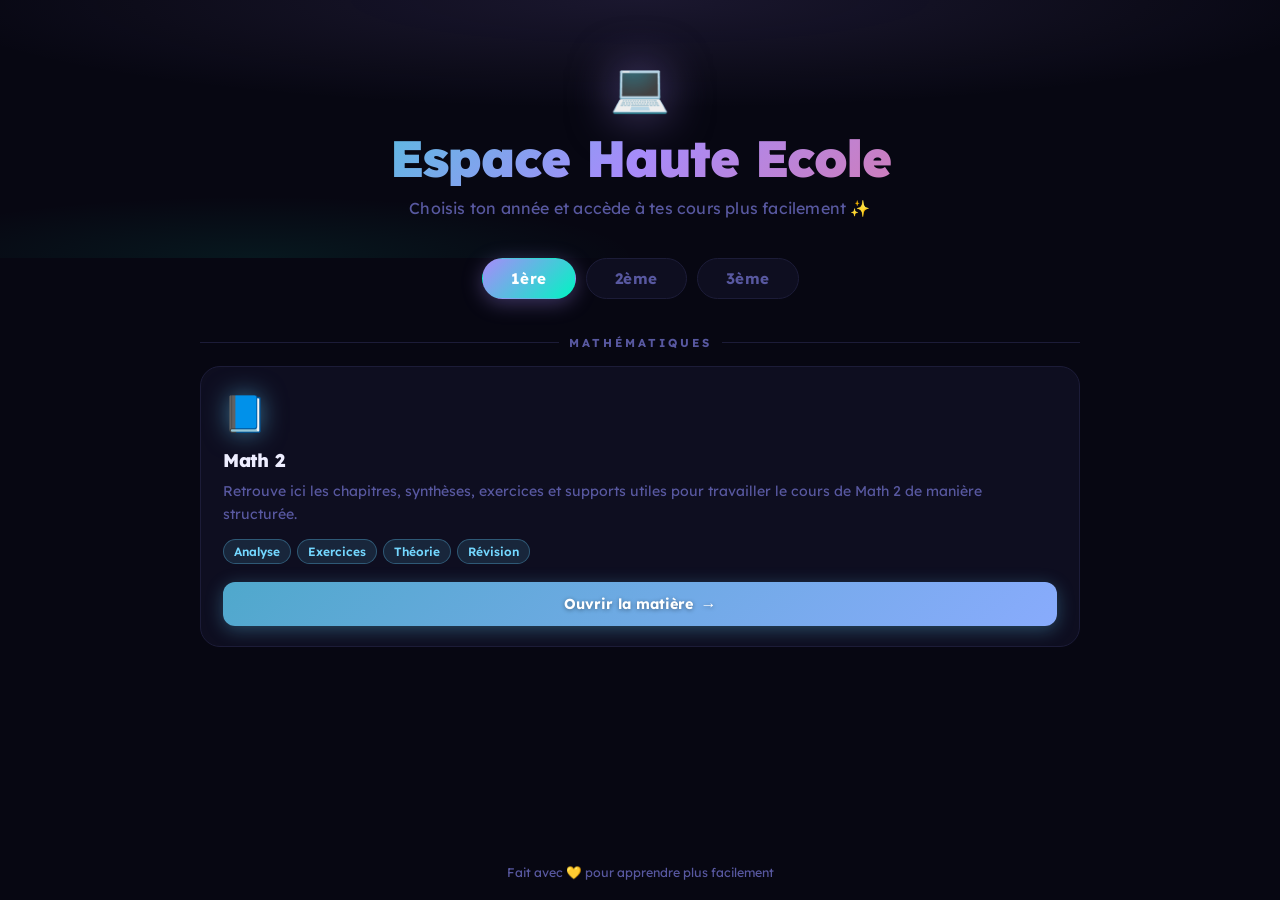
==== index.html @ 22ee4a93 "push" ====
﻿<!doctype html>
<html lang="fr">
  <head>
    <meta charset="UTF-8" />
    <meta name="viewport" content="width=device-width, initial-scale=1.0" />
    <title>Espace Cours</title>

    <style>
      @import url("https://fonts.googleapis.com/css2?family=Lexend:wght@300;400;500;700;900&display=swap");

      :root {
        --bg: #070712;
        --card-bg: #0e0e20;
        --border: #1c1c38;

        --green: #00f5c3;
        --red: #ff6b6b;
        --yellow: #ffd93d;
        --purple: #a78bfa;

        --text: #eeeeff;
        --muted: #5858a0;
      }

      * {
        box-sizing: border-box;
        margin: 0;
        padding: 0;
      }

      body {
        background: var(--bg);
        color: var(--text);
        font-family: "Lexend", sans-serif;
        min-height: 100vh;
        display: flex;
        flex-direction: column;
      }

      /* ─── HERO ─────────────────────────────────── */
      .hero {
        text-align: center;
        padding: 56px 24px 40px;
        position: relative;
        overflow: hidden;
      }
      .hero::before {
        content: "";
        position: absolute;
        inset: 0;
        background:
          radial-gradient(
            ellipse 80% 60% at 50% 0%,
            rgba(167, 139, 250, 0.12) 0%,
            transparent 70%
          ),
          radial-gradient(
            ellipse 50% 40% at 20% 100%,
            rgba(0, 245, 195, 0.07) 0%,
            transparent 60%
          );
        pointer-events: none;
      }

      .hero-emoji {
        font-size: 3rem;
        display: block;
        margin-bottom: 14px;
        filter: drop-shadow(0 0 24px rgba(167, 139, 250, 0.5));
      }

      .hero h1 {
        font-size: clamp(2rem, 5vw, 3.2rem);
        font-weight: 900;
        letter-spacing: -1.5px;
        line-height: 1.1;
        background: linear-gradient(
          135deg,
          var(--green) 0%,
          var(--purple) 50%,
          var(--red) 100%
        );
        -webkit-background-clip: text;
        -webkit-text-fill-color: transparent;
        background-clip: text;
        position: relative;
      }

      .hero-sub {
        margin-top: 12px;
        color: var(--muted);
        font-size: 1rem;
        font-weight: 400;
        letter-spacing: 0.2px;
      }

      /* ─── GRID ──────────────────────────────────── */
      .wrap {
        max-width: 920px;
        margin: 0 auto;
        padding: 0 20px 60px;
        width: 100%;
      }

      .section-label {
        text-align: center;
        font-size: 0.72rem;
        font-weight: 700;
        letter-spacing: 3px;
        text-transform: uppercase;
        color: var(--muted);
        margin-bottom: 24px;
      }

      .modules {
        display: grid;
        grid-template-columns: repeat(auto-fit, minmax(260px, 1fr));
        gap: 16px;
      }

      /* ─── MODULE CARD ────────────────────────────── */
      .module {
        background: var(--card-bg);
        border: 1px solid var(--border);
        border-radius: 20px;
        padding: 24px 22px 20px;
        position: relative;
        overflow: hidden;
        transition:
          transform 0.2s ease,
          box-shadow 0.2s ease,
          border-color 0.2s ease;
        cursor: default;
      }

      .module::before {
        content: "";
        position: absolute;
        inset: 0;
        opacity: 0;
        transition: opacity 0.25s;
        border-radius: inherit;
      }

      .module:hover {
        transform: translateY(-4px);
        box-shadow: 0 16px 40px rgba(0, 0, 0, 0.5);
      }

      .m-devops {
        --c: var(--green);
      }
      .m-math2 {
        --c: #63d2ff;
      }

      .module:hover {
        border-color: color-mix(in srgb, var(--c) 60%, transparent);
      }
      .module::before {
        background: radial-gradient(
          ellipse at 0% 0%,
          color-mix(in srgb, var(--c) 15%, transparent) 0%,
          transparent 60%
        );
      }
      .module:hover::before {
        opacity: 1;
      }

      .module-icon {
        font-size: 2.2rem;
        margin-bottom: 14px;
        display: block;
        position: relative;
        z-index: 1;
        filter: drop-shadow(
          0 0 12px color-mix(in srgb, var(--c) 50%, transparent)
        );
      }

      .module h2 {
        font-size: 1.15rem;
        font-weight: 800;
        letter-spacing: -0.3px;
        margin-bottom: 8px;
        position: relative;
        z-index: 1;
      }

      .module p {
        color: var(--muted);
        font-size: 0.88rem;
        line-height: 1.6;
        position: relative;
        z-index: 1;
      }

      .tag-row {
        display: flex;
        flex-wrap: wrap;
        gap: 6px;
        margin: 14px 0 18px;
        position: relative;
        z-index: 1;
      }

      .tag {
        background: color-mix(in srgb, var(--c) 12%, transparent);
        border: 1px solid color-mix(in srgb, var(--c) 30%, transparent);
        color: color-mix(in srgb, var(--c) 90%, white);
        border-radius: 999px;
        font-size: 0.75rem;
        font-weight: 600;
        padding: 4px 10px;
        white-space: nowrap;
      }

      .btn-open {
        display: flex;
        align-items: center;
        gap: 8px;
        width: 100%;
        padding: 12px 16px;
        border-radius: 12px;
        border: none;
        background: linear-gradient(
          135deg,
          color-mix(in srgb, var(--c) 80%, black),
          color-mix(in srgb, var(--c) 45%, var(--purple))
        );
        color: #fff;
        font-family: "Lexend", sans-serif;
        font-size: 0.9rem;
        font-weight: 700;
        cursor: pointer;
        transition:
          filter 0.18s ease,
          transform 0.18s ease;
        position: relative;
        z-index: 1;
        text-shadow: 0 1px 4px rgba(0, 0, 0, 0.4);
        box-shadow: 0 4px 18px color-mix(in srgb, var(--c) 30%, transparent);
        justify-content: center;
      }
      .btn-open:hover {
        filter: brightness(1.12);
        transform: scale(1.02);
      }
      .btn-open .arrow {
        font-size: 1rem;
        transition: transform 0.18s;
      }
      .btn-open:hover .arrow {
        transform: translateX(4px);
      }

      .m-coming .btn-open {
        background: rgba(255, 255, 255, 0.05);
        box-shadow: none;
        cursor: not-allowed;
        color: var(--muted);
        text-shadow: none;
        border: 1px solid var(--border);
      }
      .m-coming .btn-open:hover {
        filter: none;
        transform: none;
      }

      /* ─── YEAR TABS ──────────────────────────────── */
      .year-tabs {
        display: flex;
        justify-content: center;
        gap: 10px;
        margin-bottom: 36px;
        flex-wrap: wrap;
      }

      .year-tab {
        background: var(--card-bg);
        border: 1.5px solid var(--border);
        color: var(--muted);
        font-family: "Lexend", sans-serif;
        font-size: 0.95rem;
        font-weight: 700;
        padding: 10px 28px;
        border-radius: 999px;
        cursor: pointer;
        transition: all 0.2s ease;
        letter-spacing: 0.5px;
      }

      .year-tab:hover {
        border-color: var(--purple);
        color: var(--purple);
      }

      .year-tab.active {
        background: linear-gradient(135deg, var(--purple), var(--green));
        border-color: transparent;
        color: #fff;
        box-shadow: 0 4px 20px rgba(167, 139, 250, 0.35);
      }

      /* ─── YEAR PANELS ───────────────────────────── */
      .year-panel {
        display: none;
      }
      .year-panel.active {
        display: block;
      }

      /* ─── SUBJECT HEADING ───────────────────────── */
      .subject-heading {
        display: flex;
        align-items: center;
        gap: 10px;
        margin: 0 0 16px;
        font-size: 0.72rem;
        font-weight: 700;
        letter-spacing: 3px;
        text-transform: uppercase;
        color: var(--muted);
      }
      .subject-heading::before,
      .subject-heading::after {
        content: "";
        flex: 1;
        height: 1px;
        background: var(--border);
      }

      /* ─── EMPTY STATE ─────────────────────────────── */
      .empty-state {
        text-align: center;
        padding: 64px 24px;
        border: 1.5px dashed var(--border);
        border-radius: 20px;
        color: var(--muted);
      }
      .empty-state .empty-dots {
        font-size: 2.4rem;
        letter-spacing: 6px;
        display: block;
        margin-bottom: 16px;
        opacity: 0.4;
      }
      .empty-state p {
        font-size: 0.92rem;
        font-weight: 500;
        opacity: 0.5;
      }

      /* ─── FOOTER ────────────────────────────────── */
      footer {
        margin-top: auto;
        text-align: center;
        padding: 20px;
        color: var(--muted);
        font-size: 0.78rem;
      }
    </style>
  </head>

  <body>
    <div class="hero">
      <span class="hero-emoji">💻</span>
      <h1>Espace Haute Ecole</h1>
      <p class="hero-sub">Choisis ton année et accède à tes cours plus facilement ✨</p>
    </div>

    <div class="wrap">
      <!-- ── YEAR SELECTOR ── -->
      <div class="year-tabs">
        <button class="year-tab active" onclick="switchYear('1ere', this)">
          1&egrave;re
        </button>
        <button class="year-tab" onclick="switchYear('2eme', this)">
          2&egrave;me
        </button>
        <button class="year-tab" onclick="switchYear('3eme', this)">
          3&egrave;me
        </button>
      </div>

      <!-- 1ERE PANEL -->
      <div class="year-panel active" id="panel-1ere">
        <p class="subject-heading">Mathématiques</p>
        <div class="modules">
          <div class="module m-math2">
            <span class="module-icon">📘</span>
            <h2>Math 2</h2>
            <p>
              Retrouve ici les chapitres, synthèses, exercices et supports
              utiles pour travailler le cours de Math 2 de manière structurée.
            </p>
            <div class="tag-row">
              <span class="tag">Analyse</span>
              <span class="tag">Exercices</span>
              <span class="tag">Th&eacute;orie</span>
              <span class="tag">R&eacute;vision</span>
            </div>
            <button class="btn-open" onclick="location.href = '#'">
              Ouvrir la mati&egrave;re <span class="arrow">&rarr;</span>
            </button>
          </div>
        </div>
      </div>

      <!-- 2EME PANEL -->
      <div class="year-panel" id="panel-2eme">
        <p class="subject-heading">Informatique</p>
        <div class="modules">
          <div class="module m-devops">
            <span class="module-icon">⚙️</span>
            <h2>DevOps</h2>
            <p>
              Retrouve ici les notions essentielles de Docker, Docker Compose
              et Nginx avec des supports interactifs et visuels.
            </p>
            <div class="tag-row">
              <span class="tag">Linux</span>
              <span class="tag">Docker</span>
              <span class="tag">Compose</span>
              <span class="tag">Nginx</span>
            </div>
            <button
              class="btn-open"
              onclick="location.href = 'devops/devops.html'"
            >
              Ouvrir la mati&egrave;re <span class="arrow">&rarr;</span>
            </button>
          </div>
        </div>
      </div>

      <!-- 3EME PANEL -->
      <div class="year-panel" id="panel-3eme">
        <div class="empty-state">
          <span class="empty-dots">. . .</span>
          <p>
            Ta page de 3&egrave;me ann&eacute;e est pr&ecirc;te &agrave; recevoir
            tes futures mati&egrave;res 🙂
          </p>
        </div>
      </div>
    </div>
    <footer>Fait avec 💛 pour apprendre plus facilement</footer>

    <script>
      function switchYear(year, btn) {
        // Hide all panels
        document
          .querySelectorAll(".year-panel")
          .forEach((p) => p.classList.remove("active"));
        // Deactivate all tabs
        document
          .querySelectorAll(".year-tab")
          .forEach((t) => t.classList.remove("active"));
        // Show selected panel & activate tab
        document.getElementById("panel-" + year).classList.add("active");
        btn.classList.add("active");
      }
    </script>
  </body>
</html>
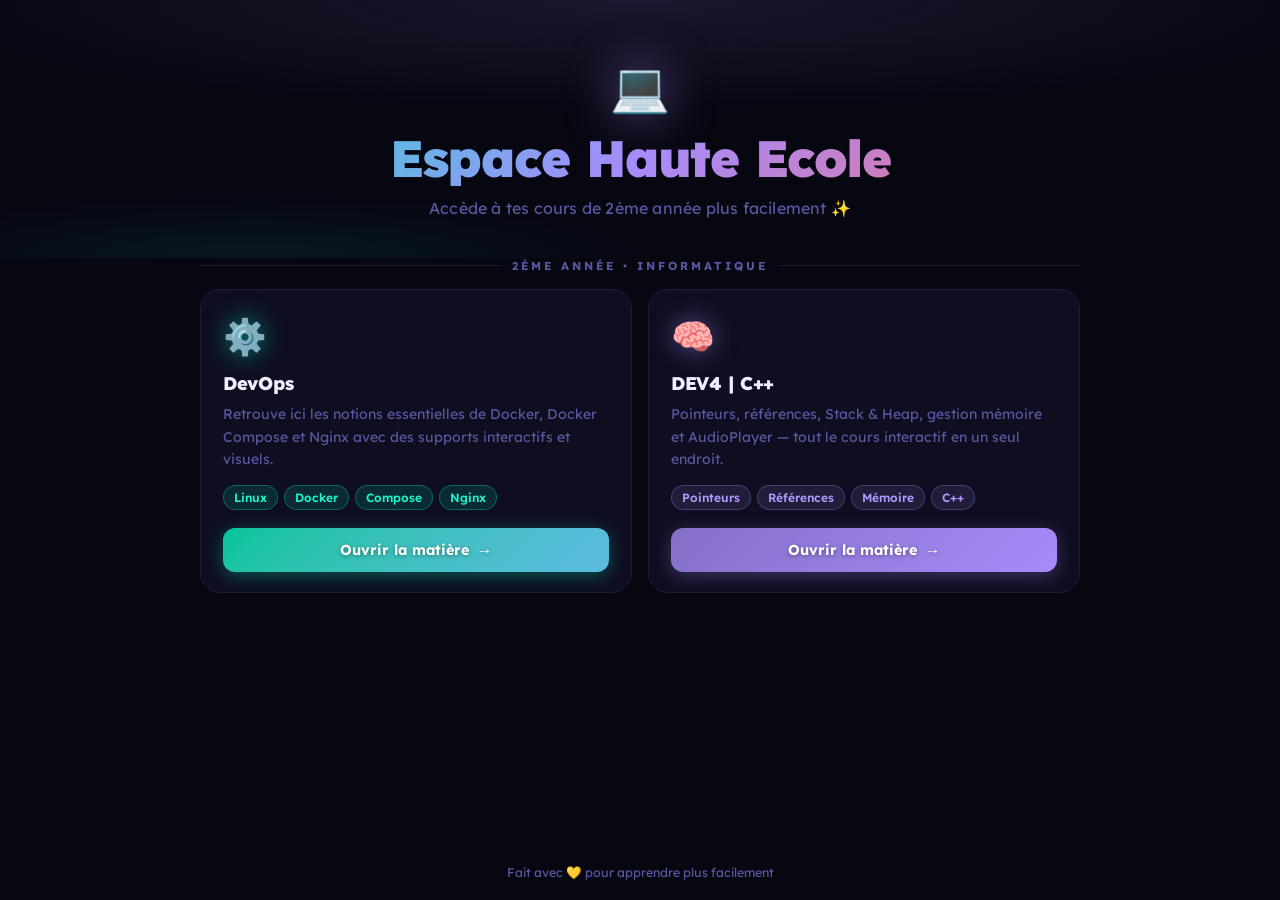
==== commit a1382df2: "push" ====
--- a/index.html
+++ b/index.html
@@ -150,10 +150,9 @@
       .m-devops {
         --c: var(--green);
       }
-      .m-math2 {
-        --c: #63d2ff;
-      }
-
+      .m-cpp {
+        --c: var(--purple);
+      }
       .module:hover {
         border-color: color-mix(in srgb, var(--c) 60%, transparent);
       }
@@ -268,49 +267,6 @@
         transform: none;
       }
 
-      /* ─── YEAR TABS ──────────────────────────────── */
-      .year-tabs {
-        display: flex;
-        justify-content: center;
-        gap: 10px;
-        margin-bottom: 36px;
-        flex-wrap: wrap;
-      }
-
-      .year-tab {
-        background: var(--card-bg);
-        border: 1.5px solid var(--border);
-        color: var(--muted);
-        font-family: "Lexend", sans-serif;
-        font-size: 0.95rem;
-        font-weight: 700;
-        padding: 10px 28px;
-        border-radius: 999px;
-        cursor: pointer;
-        transition: all 0.2s ease;
-        letter-spacing: 0.5px;
-      }
-
-      .year-tab:hover {
-        border-color: var(--purple);
-        color: var(--purple);
-      }
-
-      .year-tab.active {
-        background: linear-gradient(135deg, var(--purple), var(--green));
-        border-color: transparent;
-        color: #fff;
-        box-shadow: 0 4px 20px rgba(167, 139, 250, 0.35);
-      }
-
-      /* ─── YEAR PANELS ───────────────────────────── */
-      .year-panel {
-        display: none;
-      }
-      .year-panel.active {
-        display: block;
-      }
-
       /* ─── SUBJECT HEADING ───────────────────────── */
       .subject-heading {
         display: flex;
@@ -331,27 +287,6 @@
         background: var(--border);
       }
 
-      /* ─── EMPTY STATE ─────────────────────────────── */
-      .empty-state {
-        text-align: center;
-        padding: 64px 24px;
-        border: 1.5px dashed var(--border);
-        border-radius: 20px;
-        color: var(--muted);
-      }
-      .empty-state .empty-dots {
-        font-size: 2.4rem;
-        letter-spacing: 6px;
-        display: block;
-        margin-bottom: 16px;
-        opacity: 0.4;
-      }
-      .empty-state p {
-        font-size: 0.92rem;
-        font-weight: 500;
-        opacity: 0.5;
-      }
-
       /* ─── FOOTER ────────────────────────────────── */
       footer {
         margin-top: auto;
@@ -367,101 +302,58 @@
     <div class="hero">
       <span class="hero-emoji">💻</span>
       <h1>Espace Haute Ecole</h1>
-      <p class="hero-sub">Choisis ton année et accède à tes cours plus facilement ✨</p>
+      <p class="hero-sub">
+        Acc&egrave;de &agrave; tes cours de 2&egrave;me ann&eacute;e plus
+        facilement ✨
+      </p>
     </div>
 
     <div class="wrap">
-      <!-- ── YEAR SELECTOR ── -->
-      <div class="year-tabs">
-        <button class="year-tab active" onclick="switchYear('1ere', this)">
-          1&egrave;re
-        </button>
-        <button class="year-tab" onclick="switchYear('2eme', this)">
-          2&egrave;me
-        </button>
-        <button class="year-tab" onclick="switchYear('3eme', this)">
-          3&egrave;me
-        </button>
-      </div>
-
-      <!-- 1ERE PANEL -->
-      <div class="year-panel active" id="panel-1ere">
-        <p class="subject-heading">Mathématiques</p>
-        <div class="modules">
-          <div class="module m-math2">
-            <span class="module-icon">📘</span>
-            <h2>Math 2</h2>
-            <p>
-              Retrouve ici les chapitres, synthèses, exercices et supports
-              utiles pour travailler le cours de Math 2 de manière structurée.
-            </p>
-            <div class="tag-row">
-              <span class="tag">Analyse</span>
-              <span class="tag">Exercices</span>
-              <span class="tag">Th&eacute;orie</span>
-              <span class="tag">R&eacute;vision</span>
-            </div>
-            <button class="btn-open" onclick="location.href = '#'">
-              Ouvrir la mati&egrave;re <span class="arrow">&rarr;</span>
-            </button>
+      <p class="subject-heading">
+        2&egrave;me ann&eacute;e &bull; Informatique
+      </p>
+      <div class="modules">
+        <div class="module m-devops">
+          <span class="module-icon">⚙️</span>
+          <h2>DevOps</h2>
+          <p>
+            Retrouve ici les notions essentielles de Docker, Docker Compose et
+            Nginx avec des supports interactifs et visuels.
+          </p>
+          <div class="tag-row">
+            <span class="tag">Linux</span>
+            <span class="tag">Docker</span>
+            <span class="tag">Compose</span>
+            <span class="tag">Nginx</span>
           </div>
+          <button
+            class="btn-open"
+            onclick="location.href = 'devops/devops.html'"
+          >
+            Ouvrir la mati&egrave;re <span class="arrow">&rarr;</span>
+          </button>
         </div>
-      </div>
-
-      <!-- 2EME PANEL -->
-      <div class="year-panel" id="panel-2eme">
-        <p class="subject-heading">Informatique</p>
-        <div class="modules">
-          <div class="module m-devops">
-            <span class="module-icon">⚙️</span>
-            <h2>DevOps</h2>
-            <p>
-              Retrouve ici les notions essentielles de Docker, Docker Compose
-              et Nginx avec des supports interactifs et visuels.
-            </p>
-            <div class="tag-row">
-              <span class="tag">Linux</span>
-              <span class="tag">Docker</span>
-              <span class="tag">Compose</span>
-              <span class="tag">Nginx</span>
-            </div>
-            <button
-              class="btn-open"
-              onclick="location.href = 'devops/devops.html'"
-            >
-              Ouvrir la mati&egrave;re <span class="arrow">&rarr;</span>
-            </button>
+
+        <div class="module m-cpp">
+          <span class="module-icon">🧠</span>
+          <h2>DEV4 | C++</h2>
+          <p>
+            Pointeurs, r&eacute;f&eacute;rences, Stack &amp; Heap, gestion
+            m&eacute;moire et AudioPlayer &mdash; tout le cours interactif en un
+            seul endroit.
+          </p>
+          <div class="tag-row">
+            <span class="tag">Pointeurs</span>
+            <span class="tag">R&eacute;f&eacute;rences</span>
+            <span class="tag">M&eacute;moire</span>
+            <span class="tag">C++</span>
           </div>
-        </div>
-      </div>
-
-      <!-- 3EME PANEL -->
-      <div class="year-panel" id="panel-3eme">
-        <div class="empty-state">
-          <span class="empty-dots">. . .</span>
-          <p>
-            Ta page de 3&egrave;me ann&eacute;e est pr&ecirc;te &agrave; recevoir
-            tes futures mati&egrave;res 🙂
-          </p>
+          <button class="btn-open" onclick="location.href = 'dev4/dev4.html'">
+            Ouvrir la mati&egrave;re <span class="arrow">&rarr;</span>
+          </button>
         </div>
       </div>
     </div>
     <footer>Fait avec 💛 pour apprendre plus facilement</footer>
-
-    <script>
-      function switchYear(year, btn) {
-        // Hide all panels
-        document
-          .querySelectorAll(".year-panel")
-          .forEach((p) => p.classList.remove("active"));
-        // Deactivate all tabs
-        document
-          .querySelectorAll(".year-tab")
-          .forEach((t) => t.classList.remove("active"));
-        // Show selected panel & activate tab
-        document.getElementById("panel-" + year).classList.add("active");
-        btn.classList.add("active");
-      }
-    </script>
   </body>
 </html>
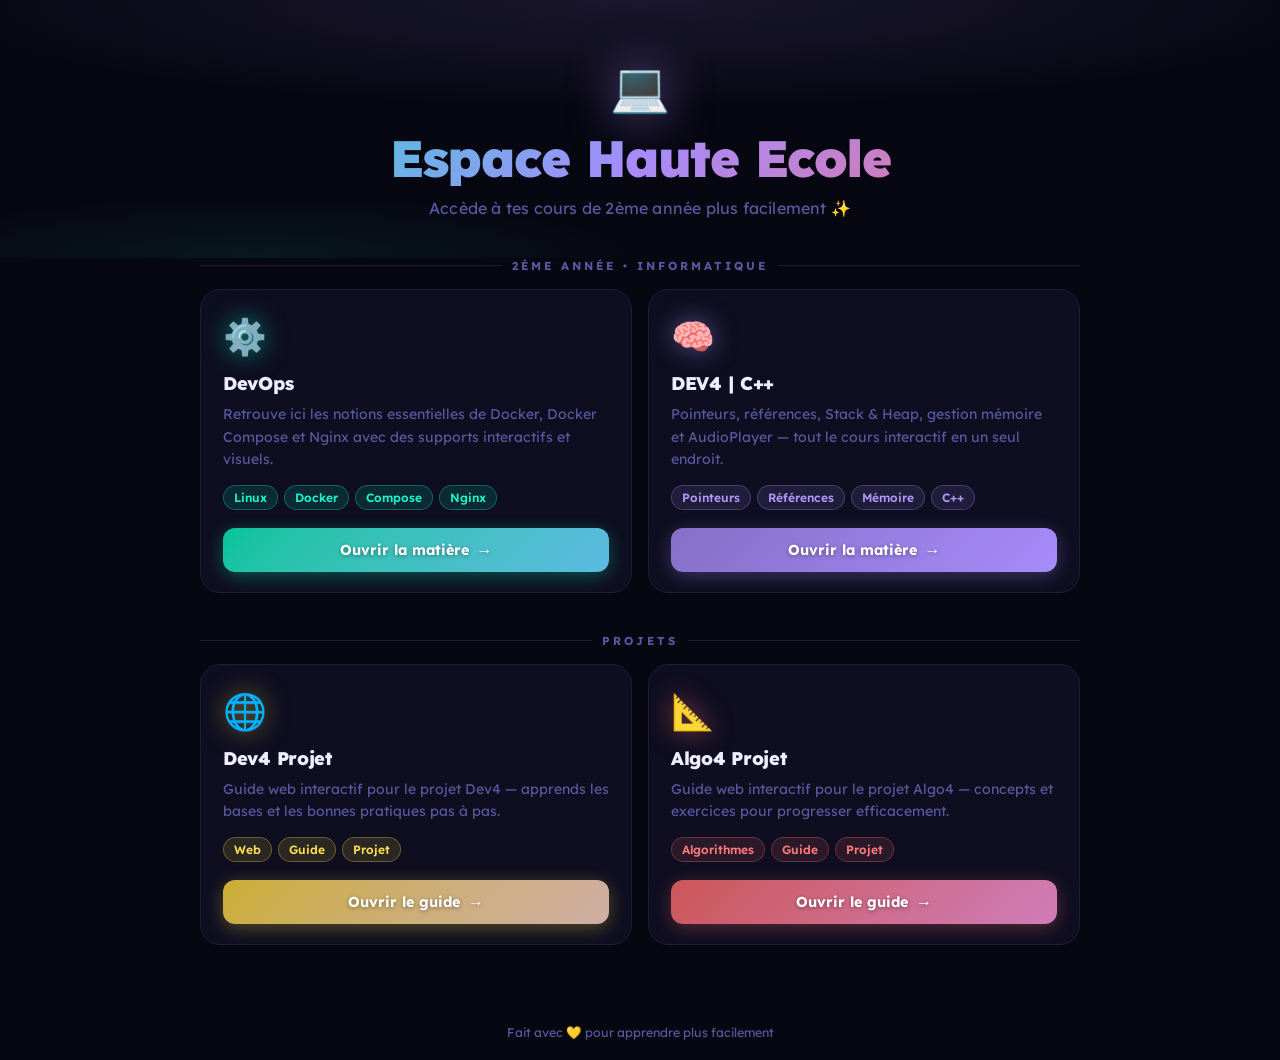
==== commit 41572dd3: "vopvnjorv" ====
--- a/index.html
+++ b/index.html
@@ -152,6 +152,12 @@
       }
       .m-cpp {
         --c: var(--purple);
+      }
+      .m-dev4-projet {
+        --c: var(--yellow);
+      }
+      .m-algo4-projet {
+        --c: var(--red);
       }
       .module:hover {
         border-color: color-mix(in srgb, var(--c) 60%, transparent);
@@ -353,6 +359,49 @@
           </button>
         </div>
       </div>
+
+      <p class="subject-heading" style="margin-top: 40px">Projets</p>
+      <div class="modules">
+        <div class="module m-dev4-projet">
+          <span class="module-icon">🌐</span>
+          <h2>Dev4 Projet</h2>
+          <p>
+            Guide web interactif pour le projet Dev4 &mdash; apprends les bases
+            et les bonnes pratiques pas &agrave; pas.
+          </p>
+          <div class="tag-row">
+            <span class="tag">Web</span>
+            <span class="tag">Guide</span>
+            <span class="tag">Projet</span>
+          </div>
+          <button
+            class="btn-open"
+            onclick="location.href = 'dev4/web-guide/index.html'"
+          >
+            Ouvrir le guide <span class="arrow">&rarr;</span>
+          </button>
+        </div>
+
+        <div class="module m-algo4-projet">
+          <span class="module-icon">📐</span>
+          <h2>Algo4 Projet</h2>
+          <p>
+            Guide web interactif pour le projet Algo4 &mdash; concepts et
+            exercices pour progresser efficacement.
+          </p>
+          <div class="tag-row">
+            <span class="tag">Algorithmes</span>
+            <span class="tag">Guide</span>
+            <span class="tag">Projet</span>
+          </div>
+          <button
+            class="btn-open"
+            onclick="location.href = 'Algo 4 projet/web-guide/index.html'"
+          >
+            Ouvrir le guide <span class="arrow">&rarr;</span>
+          </button>
+        </div>
+      </div>
     </div>
     <footer>Fait avec 💛 pour apprendre plus facilement</footer>
   </body>
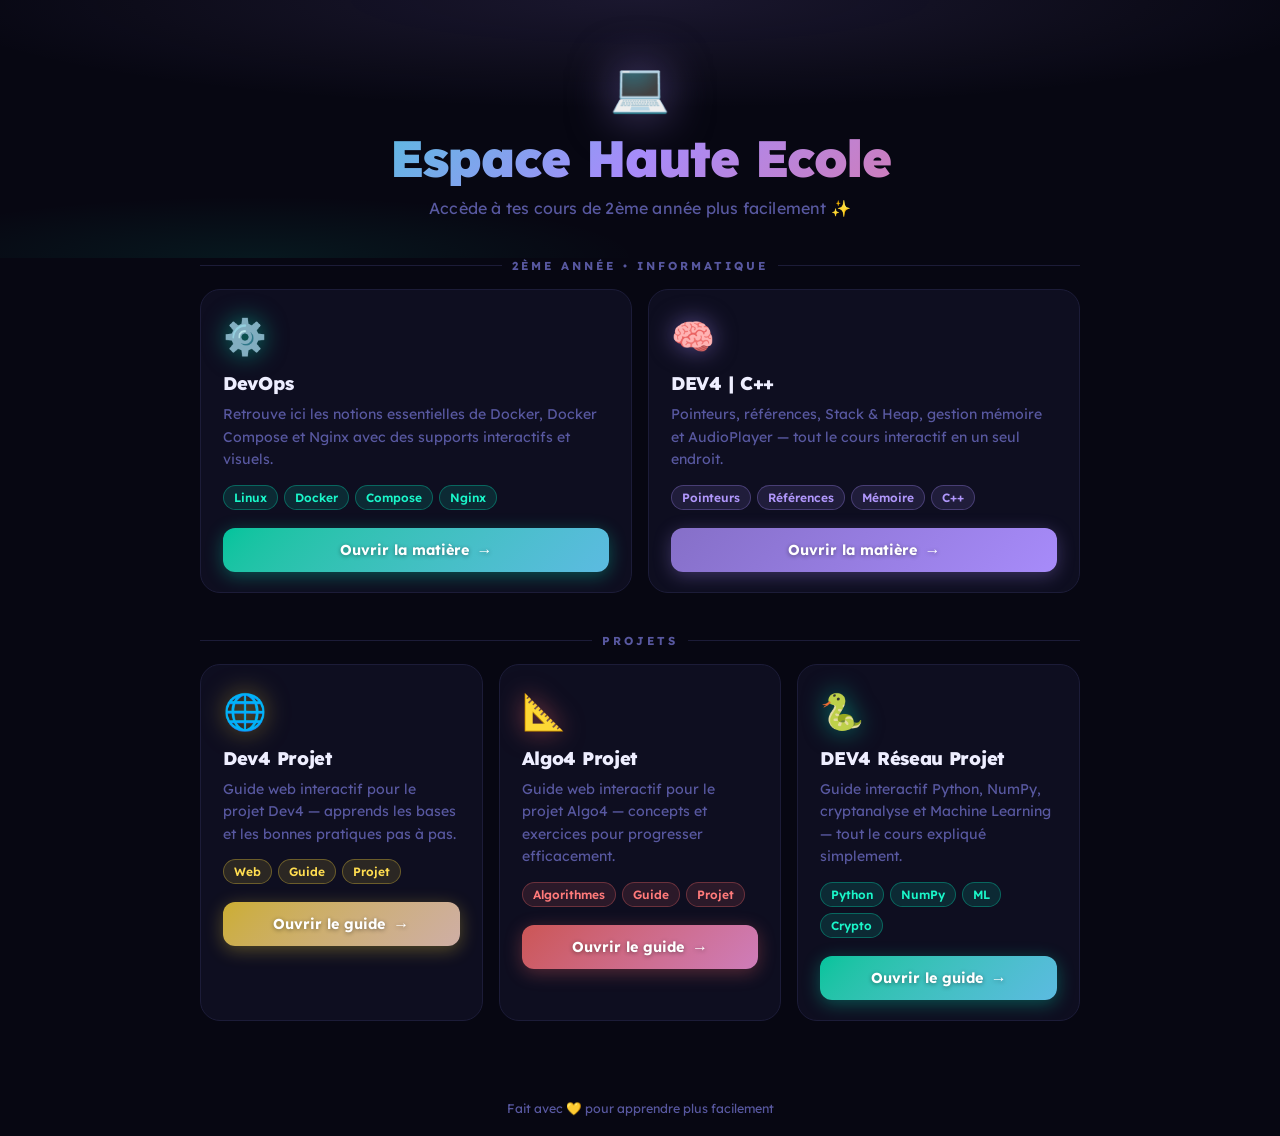
==== commit f79ea897: "ecec" ====
--- a/index.html
+++ b/index.html
@@ -158,6 +158,9 @@
       }
       .m-algo4-projet {
         --c: var(--red);
+      }
+      .m-dev4ri-projet {
+        --c: var(--green);
       }
       .module:hover {
         border-color: color-mix(in srgb, var(--c) 60%, transparent);
@@ -401,6 +404,27 @@
             Ouvrir le guide <span class="arrow">&rarr;</span>
           </button>
         </div>
+
+        <div class="module m-dev4ri-projet">
+          <span class="module-icon">🐍</span>
+          <h2>DEV4 R&eacute;seau Projet</h2>
+          <p>
+            Guide interactif Python, NumPy, cryptanalyse et Machine Learning
+            &mdash; tout le cours expliqu&eacute; simplement.
+          </p>
+          <div class="tag-row">
+            <span class="tag">Python</span>
+            <span class="tag">NumPy</span>
+            <span class="tag">ML</span>
+            <span class="tag">Crypto</span>
+          </div>
+          <button
+            class="btn-open"
+            onclick="location.href = 'dev4-reseau/web-guide/index.html'"
+          >
+            Ouvrir le guide <span class="arrow">&rarr;</span>
+          </button>
+        </div>
       </div>
     </div>
     <footer>Fait avec 💛 pour apprendre plus facilement</footer>
